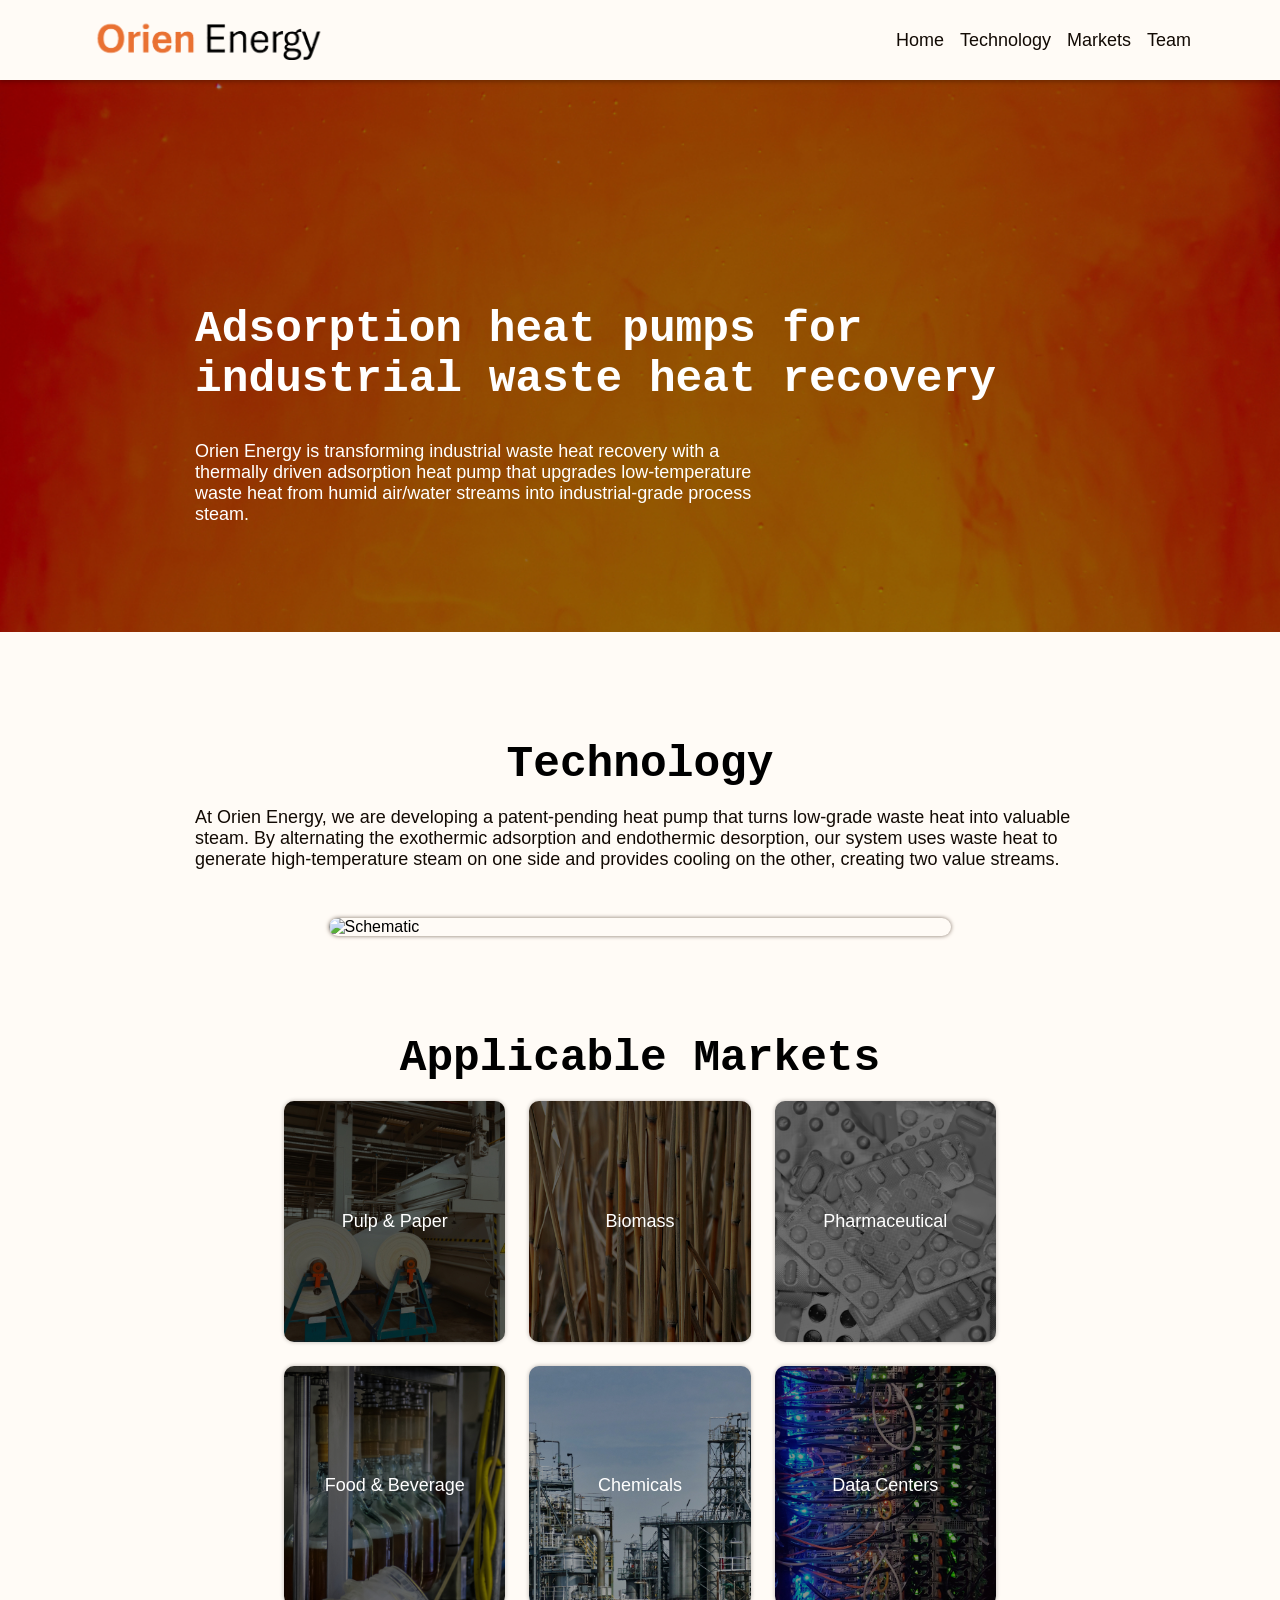
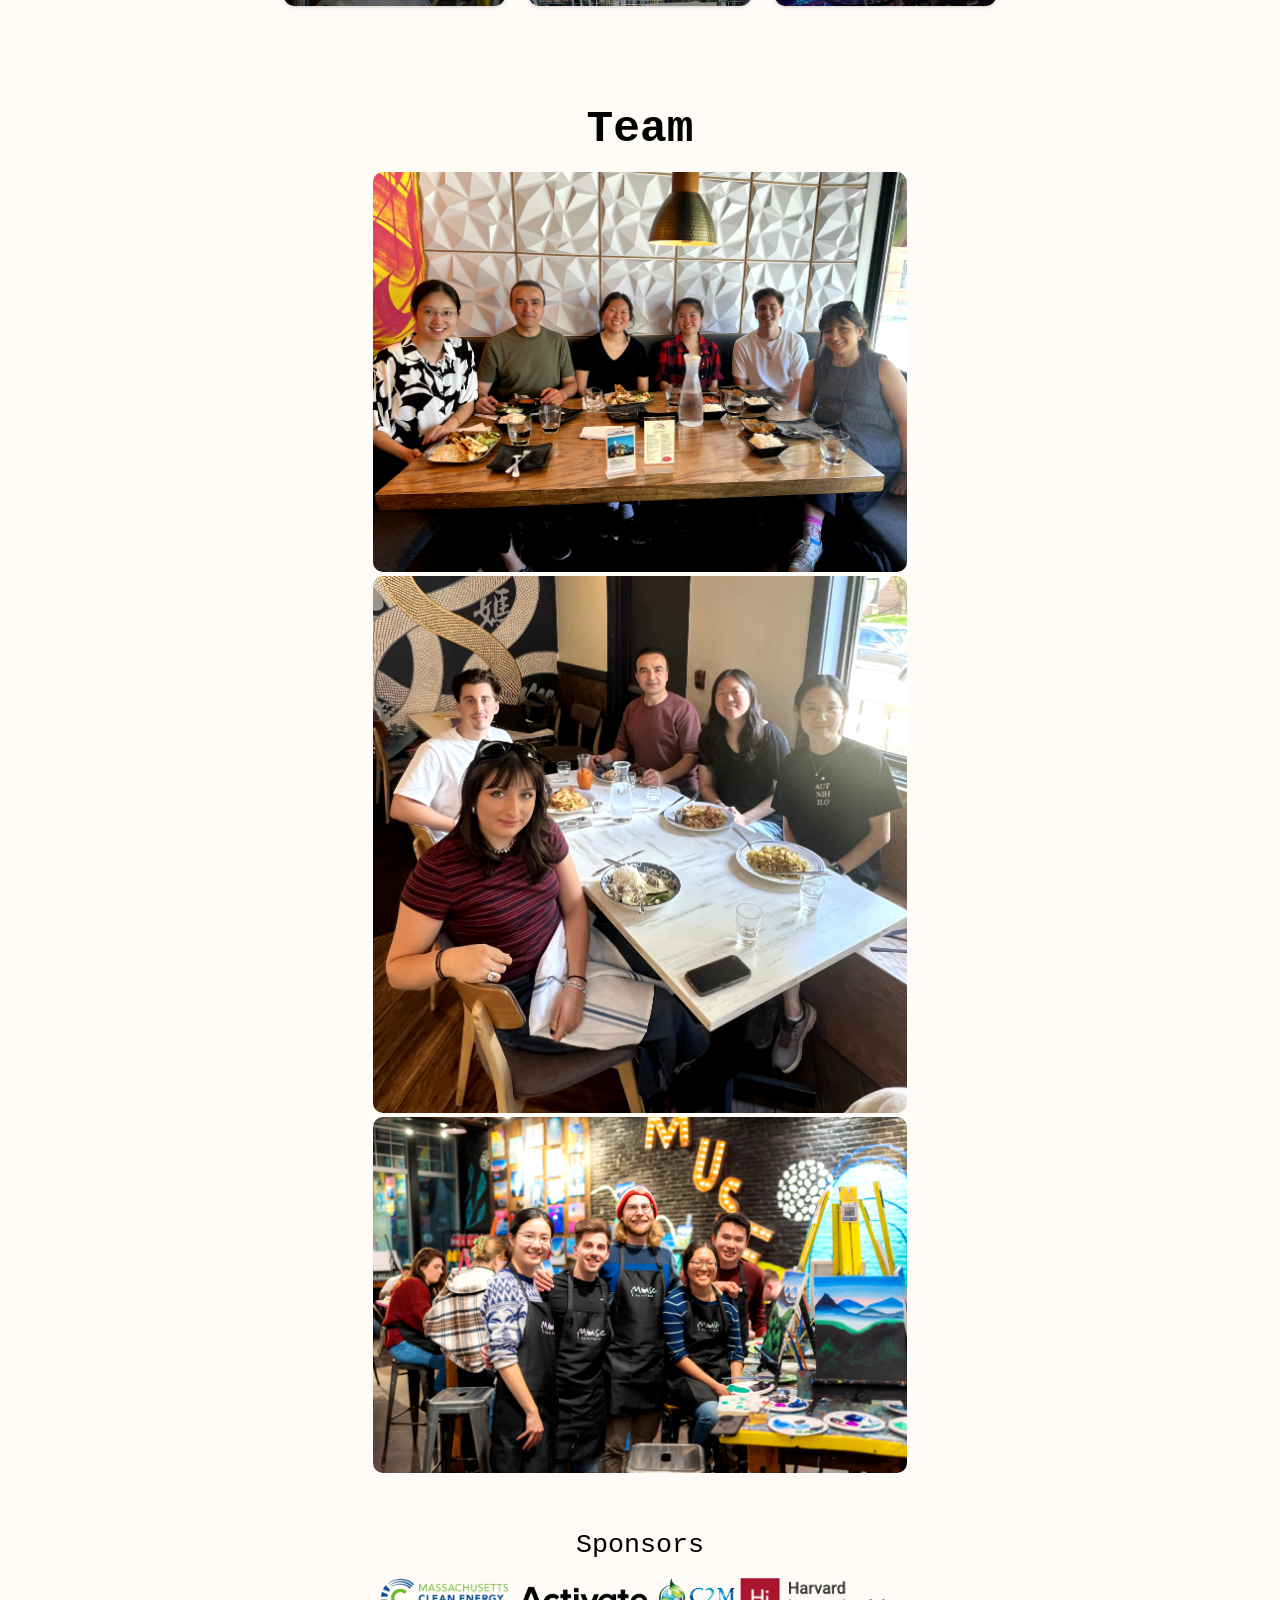
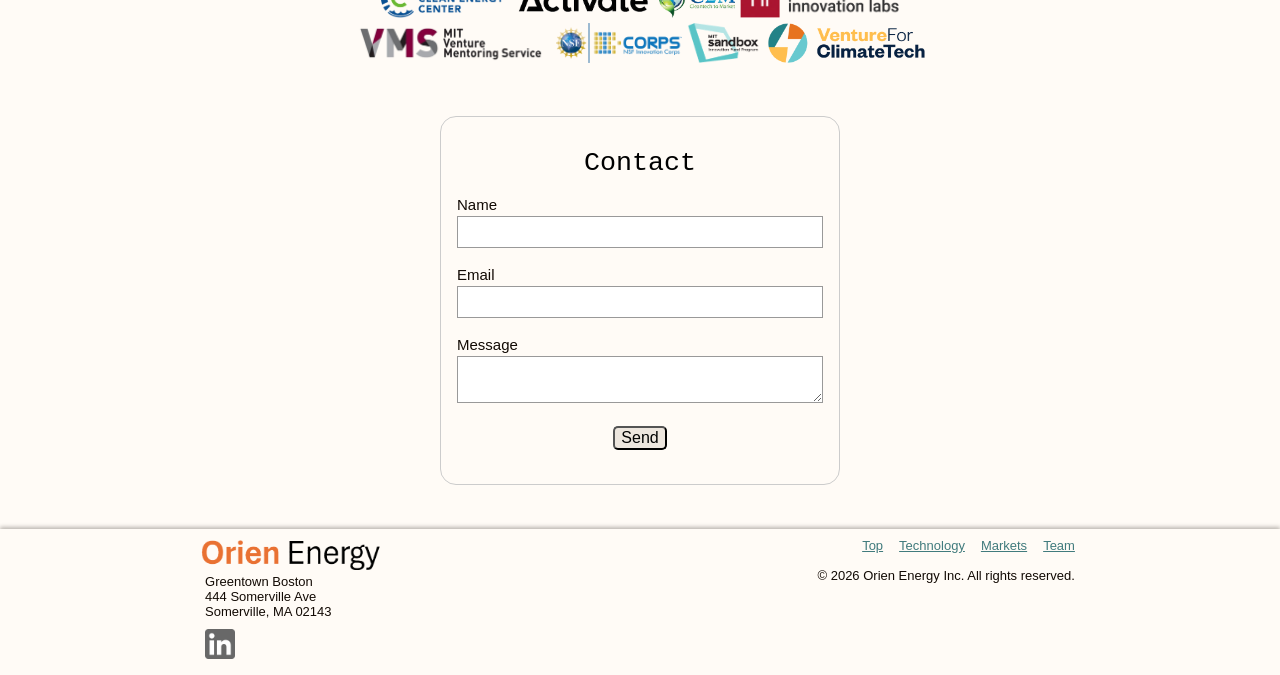
==== index.html @ 95f3f2a1 "big updates" ====
<!DOCTYPE html>
<html lang="en">

<head>
    <meta charset="UTF-8">
    <meta name="viewport" content="width=device-width, initial-scale=1.0">
    <title>Orien Energy</title>

    <link rel="stylesheet" href="styles.css">

</head>

<body>
    <header>
        <nav class="topnav">
            <div class="topleftlink">
                <a href="">
                    <img src="images/logos/logo.png" alt="Orien Energy Logo">
                </a>
            </div>


            <div class="toprightlinks">
                <button class="expand-menu" id="expand-menu-button" tabindex="0" aria-expanded="false">
                    <div class="hamburgerbutton" id="hamburgerbutton">
                        Menu
                        <div class="hblinecontainer">
                            <div class="hbline">
                            </div>
                            <div class="hbline">
                            </div>
                            <div class="hbline">
                            </div>
                        </div>
                    </div>
                </button>

                <div class="navlinksholder" id="navlinksholder">
                    <ul class="navlinks" id="navlinks">
                        <li>
                            <a href="">Home</a>
                        </li>
                        <li>
                            <a href="#technology">Technology</a>
                        </li>
                        <li>
                            <a href="#applications">Markets</a>
                        </li>
                        <li>
                            <a href="#team">Team</a>
                        </li>
                    </ul>
                </div>

            </div>
        </nav>
    </header>

    <main>
        <div class="navbarspacer">

        </div>

        <section class="heading" style="background-image: url(images/background-textures/headingbackground.jpg);">
            <div class="headingtextcontainer">
                <h1>
                    Adsorption heat pumps for industrial waste heat recovery
                </h1>

                <p class="missionstatement">
                    Orien Energy is transforming industrial waste heat recovery with a thermally driven adsorption heat
                    pump
                    that upgrades low-temperature waste heat from humid air/water streams into industrial-grade process
                    steam.
                </p>
            </div>

        </section>

        <div class="mainbodytext">
            <section>
                <h2 id="technology">
                    Technology
                </h2>

                <p>
                    At Orien Energy, we are developing a patent-pending heat pump that turns low-grade waste heat into
                    valuable steam. By alternating the exothermic adsorption and endothermic desorption, our system uses
                    waste heat to generate high-temperature steam on one side and provides cooling on the other,
                    creating
                    two value streams.
                </p>

                <div class="imagecontainer">
                    <img class="schematicimg" src="images/tech/schematic.png" alt="Schematic">
                </div>

            </section>

            <section class="applicationssection">
                <h2 id="applications">
                    Applicable Markets
                </h2>

                <p></p>

                <div class="applicationscontainer">
                    <div style="background-image: url(images/applications/papermills.jpg);">
                        <p>
                            Pulp & Paper
                        </p>
                    </div>

                    <div style="background-image: url(images/applications/biomass.jpg);">
                        <p>
                            Biomass
                        </p>
                    </div>

                    <div style="background-image: url(images/applications/pharmaceuticals.jpg);">
                        <p>
                            Pharmaceutical
                        </p>
                    </div>

                    <div style="background-image: url(images/applications/foodandbev.jpg);">
                        <p>
                            Food & Beverage
                        </p>
                    </div>

                    <div style="background-image: url(images/applications/chemicalfuels.jpg);">
                        <p>
                            Chemicals
                        </p>
                    </div>
                    <div style="background-image: url(images/applications/datacenter.jpg);">
                        <p>
                            Data Centers
                        </p>
                    </div>
                </div>

            </section>

            <section>
                <h2 id="team">
                    Team
                </h2>

                <p></p>

                <div class="grouppics">

                    <img class="grouppic1" src="images/group-pics/pic1.jpeg" alt="Group Picture">
                    <img class="grouppic2" src="images/group-pics/pic2.jpeg" alt="Group Picture">

                    <img class="grouppic3" src="images/group-pics/pic3.jpeg" alt="Group Picture">
                </div>

                <div class="teamcontainer">

                </div>

                <h3>
                    Sponsors
                </h3>

                <p>

                </p>

                <div class="sponsorimgs">
                    <img src="images/sponsors/masscec.png" alt="MassCEC logo">
                    <img src="images/sponsors/activate.png" alt="Activate logo">
                    <img src="images/sponsors/c2m.png" alt="Cleantech to Market logo">
                    <img src="images/sponsors/Hi.jpg" alt="Harvard innovation labs logo">
                    <img src="images/sponsors/VMSlogo.png" alt="MIT Venture Mentoring Service Logo">
                    <img src="images/sponsors/nsfinnovationcorps.png" alt="NSF innovation corps. logo">
                    <img src="images/sponsors/mitsandbox.png" alt="NSF innovation corps. logo">
                    <img src="images/sponsors/ventureforclimatetech.png" alt="">
                </div>

                <p></p>

                <!-- <div class="formcontainer">
                <form action="https://formsubmit.co/el/wireke" method="post">

                    <p>
                        <label for="name">Name:</label>
                        <input type="text" id="name" name="name" required />
                    </p>

                    <p>
                        <label for="mail">Email:</label>
                        <input type="email" id="mail" name="email" required />
                    </p>

                    <p>
                        <label for="msg">Message:</label>
                        <textarea id="msg" name="message"></textarea>
                    </p>

                    <div class="buttoncontainer">
                        <p class="button">
                            <button type="submit">Send</button>
                        </p>
                    </div>

                </form>
            </div> -->

                <h3></h3>

                <p style="text-align: center;">
                <div class="formcontainer">
                    <form action="https://api.form-data.com/f/RIl3JX5-DoYz6m" method="post">
                        <h3 style="margin-top: 15px;">
                            Contact
                        </h3>

                        <p>
                            <label for="name">Name</label>
                            <input type="text" id="name" name="name" required />
                        </p>

                        <p>
                            <label for="mail">Email</label>
                            <input type="email" id="mail" name="email" required />
                        </p>

                        <p>
                            <label for="msg">Message</label>
                            <textarea id="msg" name="message"></textarea>
                        </p>

                        <div class="buttoncontainer">
                            <p class="button">
                                <button class="submitbtn" type="submit">Send</button>
                            </p>
                        </div>

                    </form>
                </div>
                </p>
            </section>

        </div>
    </main>

    <footer>
        <nav class="bottomnavbar">
            <div class="bottomnav">
                <div class="logoandaddress">
                    <div>
                        <a href="">
                            <img class="logobottomnav" src="images/logos/logo.png" alt="Orien Energy Logo">
                        </a>
                    </div>
                    <p>
                        Greentown Boston
                    </p>
                    <p>
                        444 Somerville Ave
                    </p>
                    <p>
                        Somerville, MA 02143
                    </p>

                    <div class="linkediniconcontainer">
                        <a href="https://www.linkedin.com/company/orien-energy/">
                            <img class="linkedinicon" src="images/logos/linkedin_icon.png" alt="LinkedIn icon">
                        </a>
                    </div>
                </div>

                <div class="bottomnavlinkscontainer">
                    <ul class="bottomnavlinks">
                        <li>
                            <a href="">Top</a>
                        </li>
                        <li>
                            <a href="#technology">Technology</a>
                        </li>
                        <li>
                            <a href="#applications">Markets</a>
                        </li>
                        <li>
                            <a href="#team">Team</a>
                        </li>
                    </ul>

                    <div>
                        <p class="copyright">
                            © 2026 Orien Energy Inc. All rights reserved.
                        </p>
                    </div>

                </div>
            </div>
        </nav>
    </footer>

    <script src="script.js"></script>
</body>

</html>
---- styles.css ----
html {
    scroll-behavior: smooth;
}

body {
    background-color: rgb(255, 251, 246);
    font-family: 'Trebuchet MS', 'Lucida Sans Unicode', 'Lucida Grande', 'Lucida Sans', Arial, sans-serif;
    padding: 0px;
    margin: 0px;
}

section {
    padding-bottom: 1ch;
}

.hamburgerbutton {
    height: 5ch;
    width: 10ch;
    border-radius: 7px;
    display: flex;
    align-items: center;
    justify-content: center;
    gap: 5px;
    /* border: 2px solid rgb(18, 10, 4); */
    transition: 0.3s;
    font-size: larger;
    font-family: 'Trebuchet MS', 'Lucida Sans Unicode', 'Lucida Grande', 'Lucida Sans', Arial, sans-serif;
}

.hamburgerbutton:hover {
    background-color: rgb(237, 230, 222);
}

/* .toprightlinks:has(:focus) .hamburgerbutton {
    background-color: rgb(237, 230, 222);
} */

.hblinecontainer {
    width: 30px;
    height: 22px;
    display: flex;
    flex-direction: column;
    justify-content: space-between;
}

.hbline {
    height: 4px;
    border-radius: 3px;
    background-color: rgb(18, 10, 4);
}

.expand-menu {
    display: none;
    padding: 0px;
    border: none;
    background-color: transparent;
    border: none;
}

.topleftlink {
    display: flex;
    align-items: center;
    transition: 0.3s filter;
}

.topleftlink img {
    height: 5ch;
    transition: 0.3s;
}

.topleftlink:hover img {
    filter: opacity(0.7);
}

.topleftlink a {
    text-decoration: none;
    color: rgb(18, 10, 4);
    font-weight: 600;
}

.toprightlinks a {
    color: rgb(18, 10, 4);
    font-size: large;
    animation: fadeIn 3s;
    transition: 0.3s color;
}

.toprightlinks a:hover {
    color: rgb(146, 112, 87);
}

.navbarspacer {
    height: 5ch;
}

a {
    color: rgb(65, 123, 125);
    animation: fadeIn 3s;
    transition: 0.3s color;
}

a:hover {
    color: rgb(27, 66, 67);
}

.topnav {
    position: fixed;
    top: 0;
    left: 0;
    right: 0;
    display: flex;
    height: 7ch;
    background-color: rgb(255, 251, 246);
    padding: 1ch;
    align-items: center;
    justify-content: space-between;
    padding-left: 10ch;
    padding-right: 10ch;
    box-shadow: 0px 2px 4px rgba(18, 10, 4, 0.281);
}

h1 {
    font-family: monospace, 'Courier New', Courier;
    font-weight: 600;
    font-size: 5ch;
    max-width: 30ch;
    color: white;
}

h2 {
    font-family: monospace, 'Courier New', Courier;
    font-weight: 600;
    font-size: 5ch;
    scroll-margin-top: 4ch;
    scroll-snap-margin-top: 4ch;
    text-align: center;
    margin-bottom: 5px;
    margin-top: 2em;
}

h3 {
    font-family: monospace, 'Courier New', Courier;
    font-weight: 400;
    font-size: 3ch;
    text-align: center;
    margin-bottom: 3px;
    margin-top: 2em;
}

.heading {
    background-size: cover;
    padding: 10ch;
    padding-top: 25ch;
    color: white;
}

.headingtextcontainer {
    max-width: 100ch;
    margin: auto;
}

.missionstatement {
    font-weight: 500;
    font-size: large;
    text-align: left;
    max-width: 60ch;
    color: white;
}

p {
    color: rgb(18, 10, 4);
    font-size: large;
}

li {
    font-size: large;
}

main {}

.mainbodytext {
    max-width: 100ch;
    padding: 2ch;
    margin: auto;
}

.navlinks {
    display: flex;
    flex-wrap: wrap;
    gap: 1rem;
    list-style: none;
    margin: 0;
    padding: 0;
    /* transition: transform 3s; */
}

.techdesccontainer {
    width: 35ch;
    margin: auto;
    border-radius: 15px;
    padding: 1ch;
    box-shadow: 0px 0px 5px rgba(18, 10, 4, 0.281);
}

.techdesc {
    text-align: center;
    margin: auto;
}

.techdownarrow {
    font-size: 5ch;
    text-align: center;
    margin: 0px;
}

.techhighlight {
    font-size: 2.5ch;
    font-weight: bold;
    margin-top: 0px;
    text-align: center;
    margin-left: auto;
    margin-right: auto;
    margin-bottom: 1px;
}

.applicationscontainer {
    display: grid;
    grid-template-columns: 1fr 1fr 1fr;
    gap: 1.5em;
    width: 80%;
    margin: auto;
}

.applicationscontainer div {
    background-color: rgb(33, 57, 57);
    background-position: center;
    background-size: cover;
    border-radius: 10px;
    display: flex;
    align-content: center;
    height: 25ch;
    padding: 1ch;
    box-shadow: 0px 0px 4px rgba(18, 10, 4, 0.281);
}

.applicationscontainer p {
    margin: auto;
    color: white;
    text-align: center;
}

.imagecontainer {
    display: flex;
    justify-content: center;
    margin-top: 3em;
}

.schematicimg {
    width: 70%;
    border-radius: 10px;
    box-shadow: 0px 0px 4px rgb(129, 114, 101);
}

.teamimage {
    height: 300px;
    background-color: rgb(1, 45, 45);
    border-radius: 10px;
    box-shadow: 0px 0px 4px rgb(129, 114, 101);
    display: flex;
    align-items: center;
    justify-content: center;
    width: 70%;
    margin: auto;
}

.teamimage p {
    color: white;
}

.sponsorimgs {
    display: flex;
    flex-wrap: wrap;
    align-items: center;
    justify-content: center;
    max-width: 80ch;
    margin: auto;
    gap: 5px;
}

.sponsorimgs img {
    max-height: 40px;
}


.logobottomnav {
    height: 4ch;
}

.logoandaddress p {
    margin: 0px;
    margin-left: 10px;
    font-size: small;
}

.bottomnavbar {
    /* background-color: rgb(129, 114, 101); */
    box-shadow: 0px -2px 4px rgba(18, 10, 4, 0.281);
    padding: 5px;
}

.bottomnav {
    display: flex;
    flex-wrap: wrap;
    justify-content: space-between;
    max-width: 100ch;
    margin: auto;
}

.bottomnavlinks {
    display: flex;
    flex-wrap: wrap;
    justify-content: flex-end;
    gap: 1rem;
    list-style: none;
    margin: 0;
    padding: 0;
}

.bottomnavlinks a {
    font-size: small;
}

.navlinks a {
    text-decoration: none;
}

.bottomnavlinkscontainer {
    display: flex;
    flex-direction: column;
    margin-right: 10px;
}

.copyright {
    font-size: small;
    width: 100%;
    text-align: right;
}

.formcontainer {
    margin: auto;
    width: 100%;
    max-width: 400px;
}

form {
    display: block;
    padding: 1em;
    border: 1px solid #cccccc;
    border-radius: 1em;
}

label {
    display: block;
    min-width: 50px;
    text-align: left;
    font-size: smaller;
    margin-bottom: 3px;
}

input,
textarea {
    font-family: 'Segoe UI', Tahoma, Geneva, Verdana, sans-serif;
    width: 100%;
    padding: 1ch;
    box-sizing: border-box;
    border: 1px solid #999999;
}

input:focus,
textarea:focus {
    outline-style: solid;
    outline-color: black;
}

.buttoncontainer {
    width: fit-content;
    margin: auto;
}

.submitbtn {
    background-color: rgb(237, 230, 222);
    font-family: 'Trebuchet MS', 'Lucida Sans Unicode', 'Lucida Grande', 'Lucida Sans', Arial, sans-serif;
    font-size: medium;
    border-radius: 5px;
}

.submitbtn:hover {
    background-color: rgb(255, 251, 246);
}

.linkedinicon {
    width: 30px;
    filter: grayscale();
    transition: 0.3s;
}

.linkediniconcontainer {
    margin-left: 10px;
    margin-top: 10px;
}

.grouppics {
    text-align: center;
}

.grouppics img {
    width: 60%;
    border-radius: 10px;
}

@media screen and (max-width: 768px) {
    /* make it compatible with mobile and thin window
     */

    .schematicimg {
        width: 100%;
        border-radius: 10px;
        box-shadow: 0px 0px 5px rgb(129, 114, 101);
    }

    .applicationscontainer {
        display: grid;
        grid-template-columns: 1fr 1fr;
        width: 100%;
        margin: auto;
    }




    .topnav {
        padding-left: 2ch;
        padding-right: 2ch;
        gap: 0px;
        box-shadow: 0px 2px 4px rgba(18, 10, 4, 0.281);
    }

    .topleftlink {
        height: 100%;
        display: flex;
        align-items: center;
    }

    .expand-menu {
        display: flex;
    }

    .navlinksholder {
        position: absolute;
        overflow: hidden;
        transform: translate(-25px);
        
        height: 0px;
        /* transition: all 0.3s; */

        transition-behavior: allow discrete;
    }

    .navlinks {
        position: relative;

        display: grid;
        row-gap: 2ch;
        padding: 1ch;
        background-color: rgb(237, 230, 222);

        opacity: 1;
        overflow: hidden;
        transform: translate(0px, -100%);
        
        /* transition: all 0.3s;

        @starting-style {
            transform: translate(0px, 0px);
        } */

        transition-behavior: allow discrete;
    }

    .navlinks a {
        display: block;
        text-align: right;
    }

    .toprightlinks:hover {
        background-color: rgb(237, 230, 222);
        border-radius: 7px;
    }

    .teamimage {
        width: 100%;
    }

    .heading {
        padding: 2ch;
        padding-top: 20ch;
        padding-bottom: 10ch;
    }

    h1 {
        font-size: 4.5ch;
    }

    h2 {
        font-size: 4ch;
        scroll-margin-top: 6ch;
        scroll-snap-margin-top: 6ch;
    }

    h3 {
        font-size: 2.5ch;
    }

    .bottomnav {
        display: block;
    }

    .logoandaddress div {
        width: fit-content;
        margin: auto;
    }

    .logoandaddress p {
        text-align: center;
        margin-left: 0px;
    }

    .bottomnavlinkscontainer {
        margin: 0px;
    }

    .bottomnavlinks {
        margin: auto;
    }

    .copyright {
        text-align: center;
    }

    .topleftlink img {
        height: 3.5ch;
    }

    .linkediniconcontainer {
        margin-left: 0px;
        padding-top: 10px;
    }

    .grouppics {
        display: block;
    }

    .grouppics img {
        width: 80%;
        height: auto;
    }

    .sponsorimgs {
        max-width: 45ch;
    }

    .sponsorimgs img {
        max-height: 30px;
    }
}
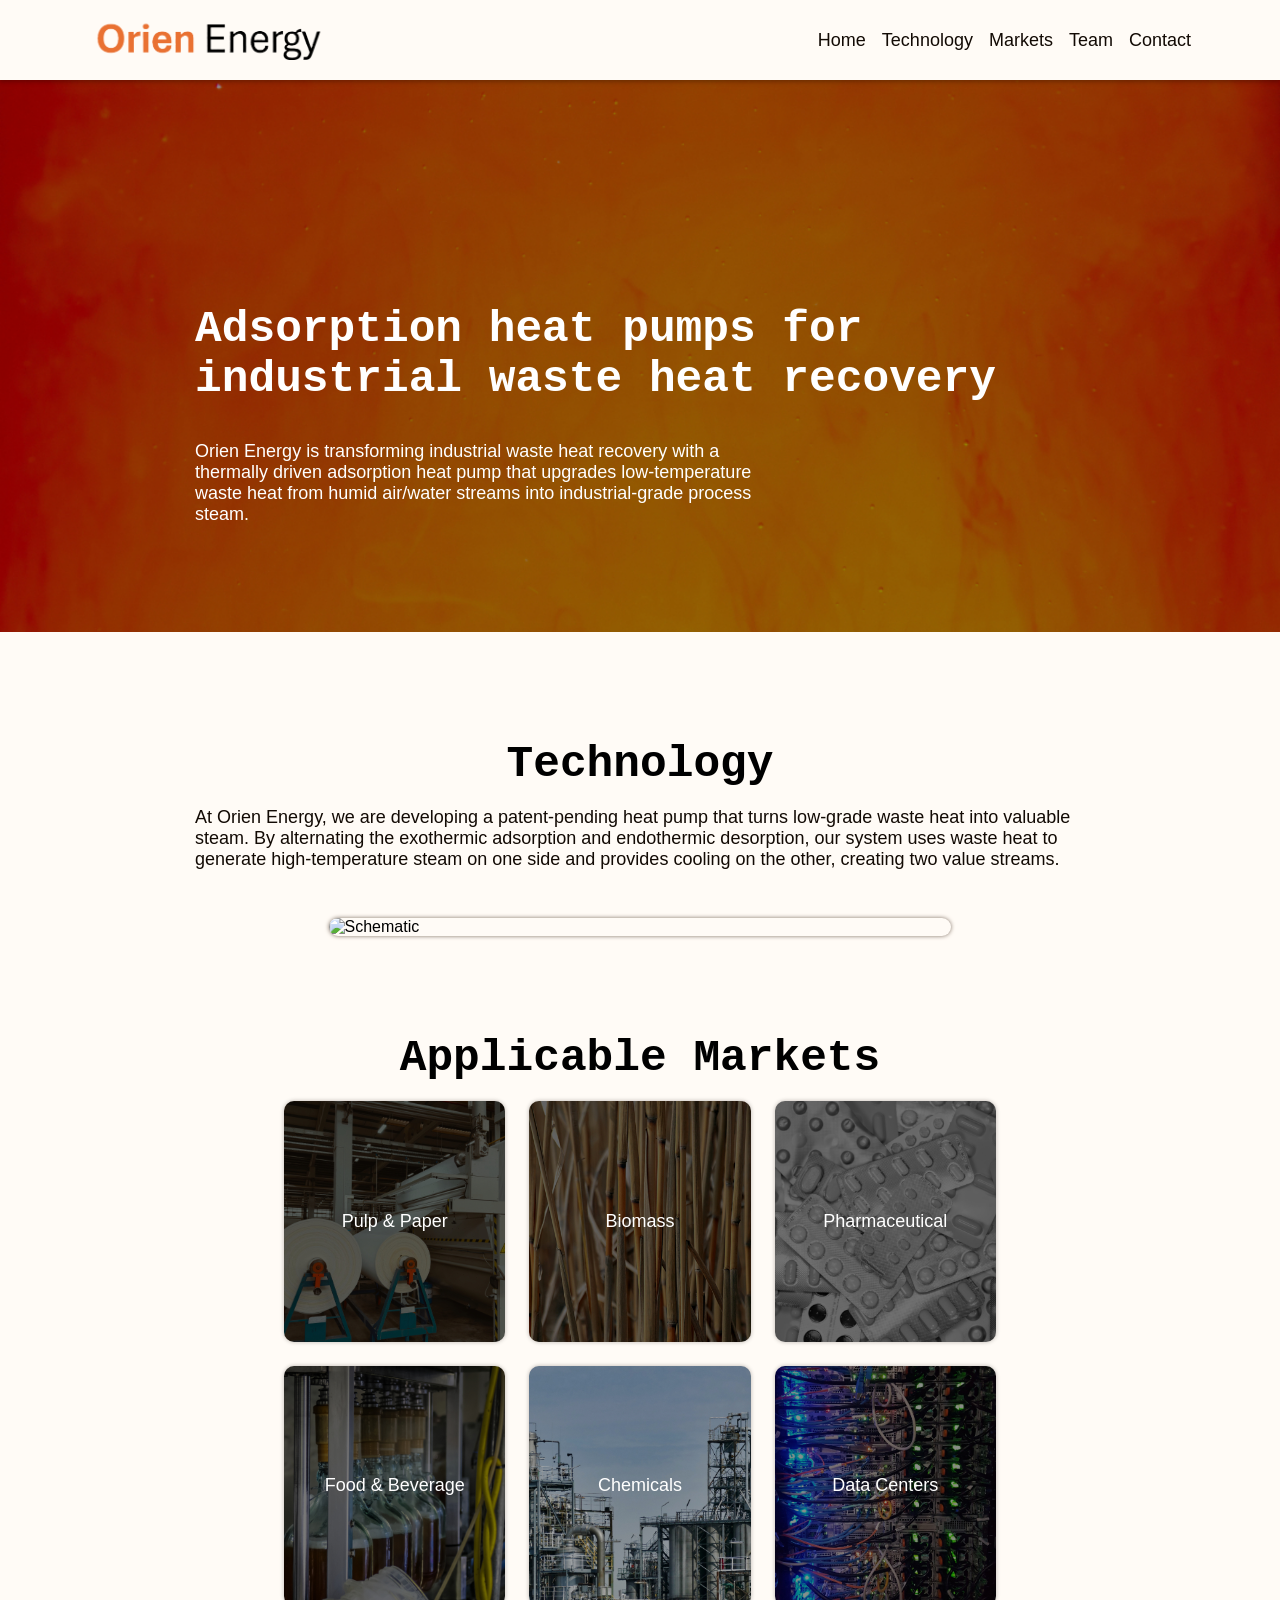
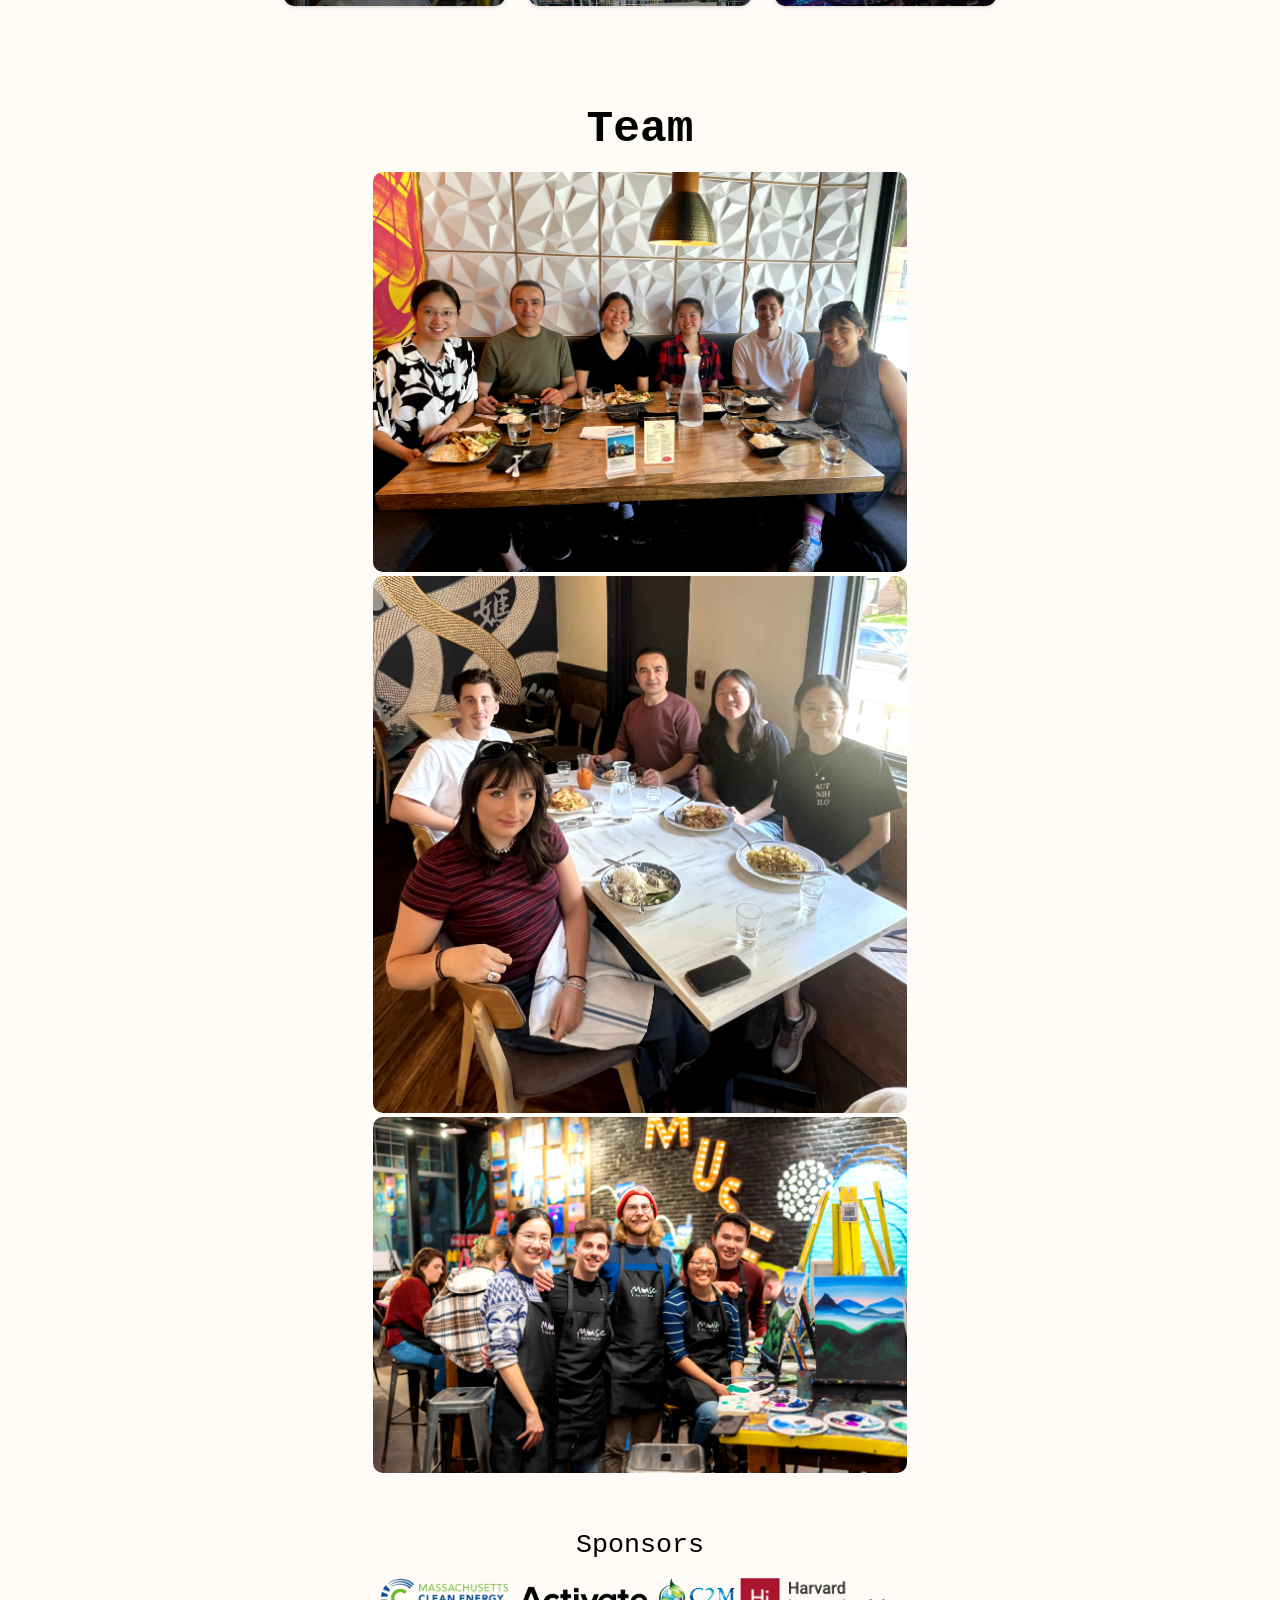
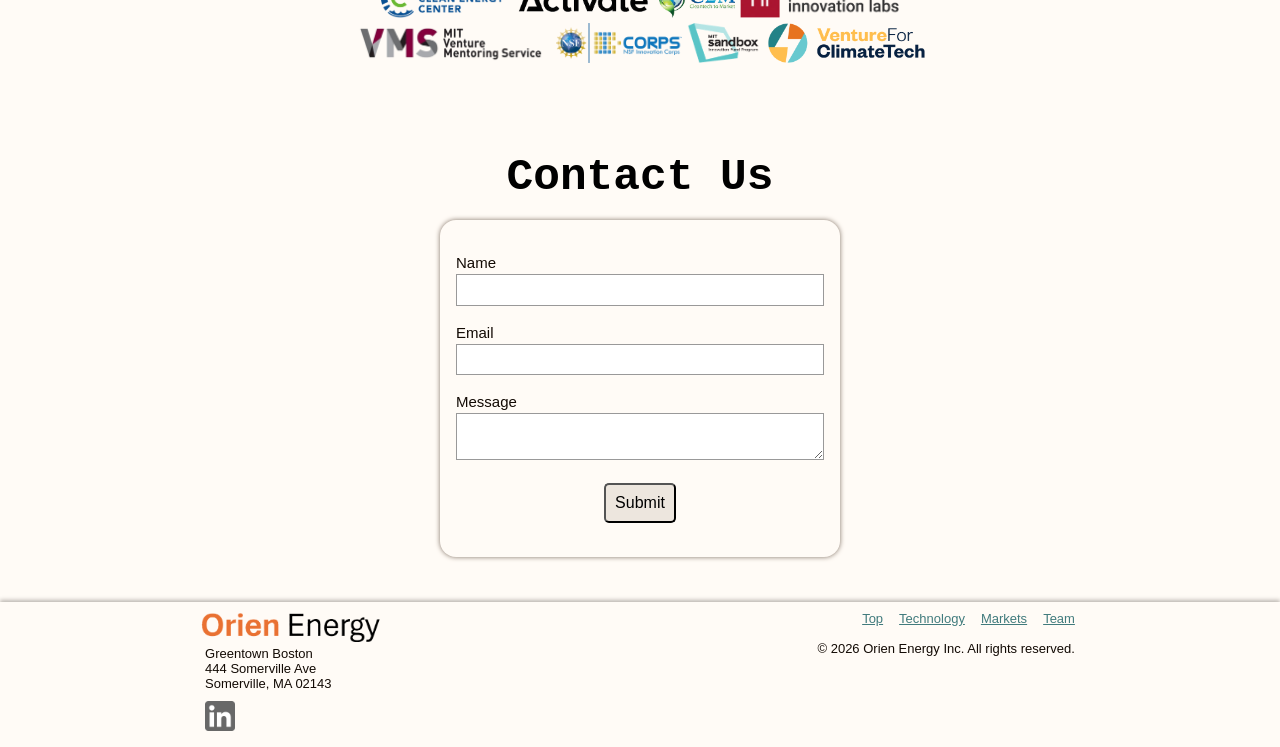
==== commit 7faed385: "test" ====
--- a/index.html
+++ b/index.html
@@ -7,12 +7,11 @@
     <title>Orien Energy</title>
 
     <link rel="stylesheet" href="styles.css">
-
+    <script src="https://static.form-data.com/js/form-data-tools.v1.min.js"></script>
 </head>
 
 <body>
-    <header>
-        <nav class="topnav">
+    <header class="topnav">
             <div class="topleftlink">
                 <a href="">
                     <img src="images/logos/logo.png" alt="Orien Energy Logo">
@@ -35,25 +34,26 @@
                     </div>
                 </button>
 
-                <div class="navlinksholder" id="navlinksholder">
-                    <ul class="navlinks" id="navlinks">
-                        <li>
-                            <a href="">Home</a>
-                        </li>
-                        <li>
-                            <a href="#technology">Technology</a>
-                        </li>
-                        <li>
-                            <a href="#applications">Markets</a>
-                        </li>
-                        <li>
-                            <a href="#team">Team</a>
-                        </li>
-                    </ul>
-                </div>
-
+                <nav class="navlinksholder" id="navlinksholder" aria-label="Main" >
+                        <ul class="navlinks" id="navlinks">
+                            <li>
+                                <a href="">Home</a>
+                            </li>
+                            <li>
+                                <a href="#technology">Technology</a>
+                            </li>
+                            <li>
+                                <a href="#applications">Markets</a>
+                            </li>
+                            <li>
+                                <a href="#team">Team</a>
+                            </li>
+                            <li>
+                                <a href="#contact">Contact</a>
+                            </li>
+                        </ul>
+                </nav>
             </div>
-        </nav>
     </header>
 
     <main>
@@ -210,14 +210,13 @@
                 </form>
             </div> -->
 
-                <h3></h3>
+                <h2>
+                    Contact Us
+                </h2>
 
                 <p style="text-align: center;">
-                <div class="formcontainer">
+                <div class="formcontainer" id="contact">
                     <form action="https://api.form-data.com/f/RIl3JX5-DoYz6m" method="post">
-                        <h3 style="margin-top: 15px;">
-                            Contact
-                        </h3>
 
                         <p>
                             <label for="name">Name</label>
@@ -234,13 +233,21 @@
                             <textarea id="msg" name="message"></textarea>
                         </p>
 
+                        <input type="hidden" name="_fd" value="0" class="form-data-marker" />
+                        <input type="text" name="xx_password" style="display:none !important" tabindex="-1"
+                            autocomplete="off">
+
                         <div class="buttoncontainer">
                             <p class="button">
-                                <button class="submitbtn" type="submit">Send</button>
+                                <button class="submitbtn" type="submit">Submit</button>
                             </p>
                         </div>
 
                     </form>
+
+                    <script>
+                        _fd.scan()
+                    </script>
                 </div>
                 </p>
             </section>
--- a/styles.css
+++ b/styles.css
@@ -355,7 +355,7 @@
 form {
     display: block;
     padding: 1em;
-    border: 1px solid #cccccc;
+    box-shadow: 0px 0px 5px rgb(129, 114, 101);
     border-radius: 1em;
 }
 
@@ -392,6 +392,7 @@
     font-family: 'Trebuchet MS', 'Lucida Sans Unicode', 'Lucida Grande', 'Lucida Sans', Arial, sans-serif;
     font-size: medium;
     border-radius: 5px;
+    padding: 1ch;
 }
 
 .submitbtn:hover {
@@ -418,7 +419,7 @@
     border-radius: 10px;
 }
 
-@media screen and (max-width: 768px) {
+@media screen and (max-width: 800px) {
     /* make it compatible with mobile and thin window
      */
 
@@ -434,9 +435,6 @@
         width: 100%;
         margin: auto;
     }
-
-
-
 
     .topnav {
         padding-left: 2ch;
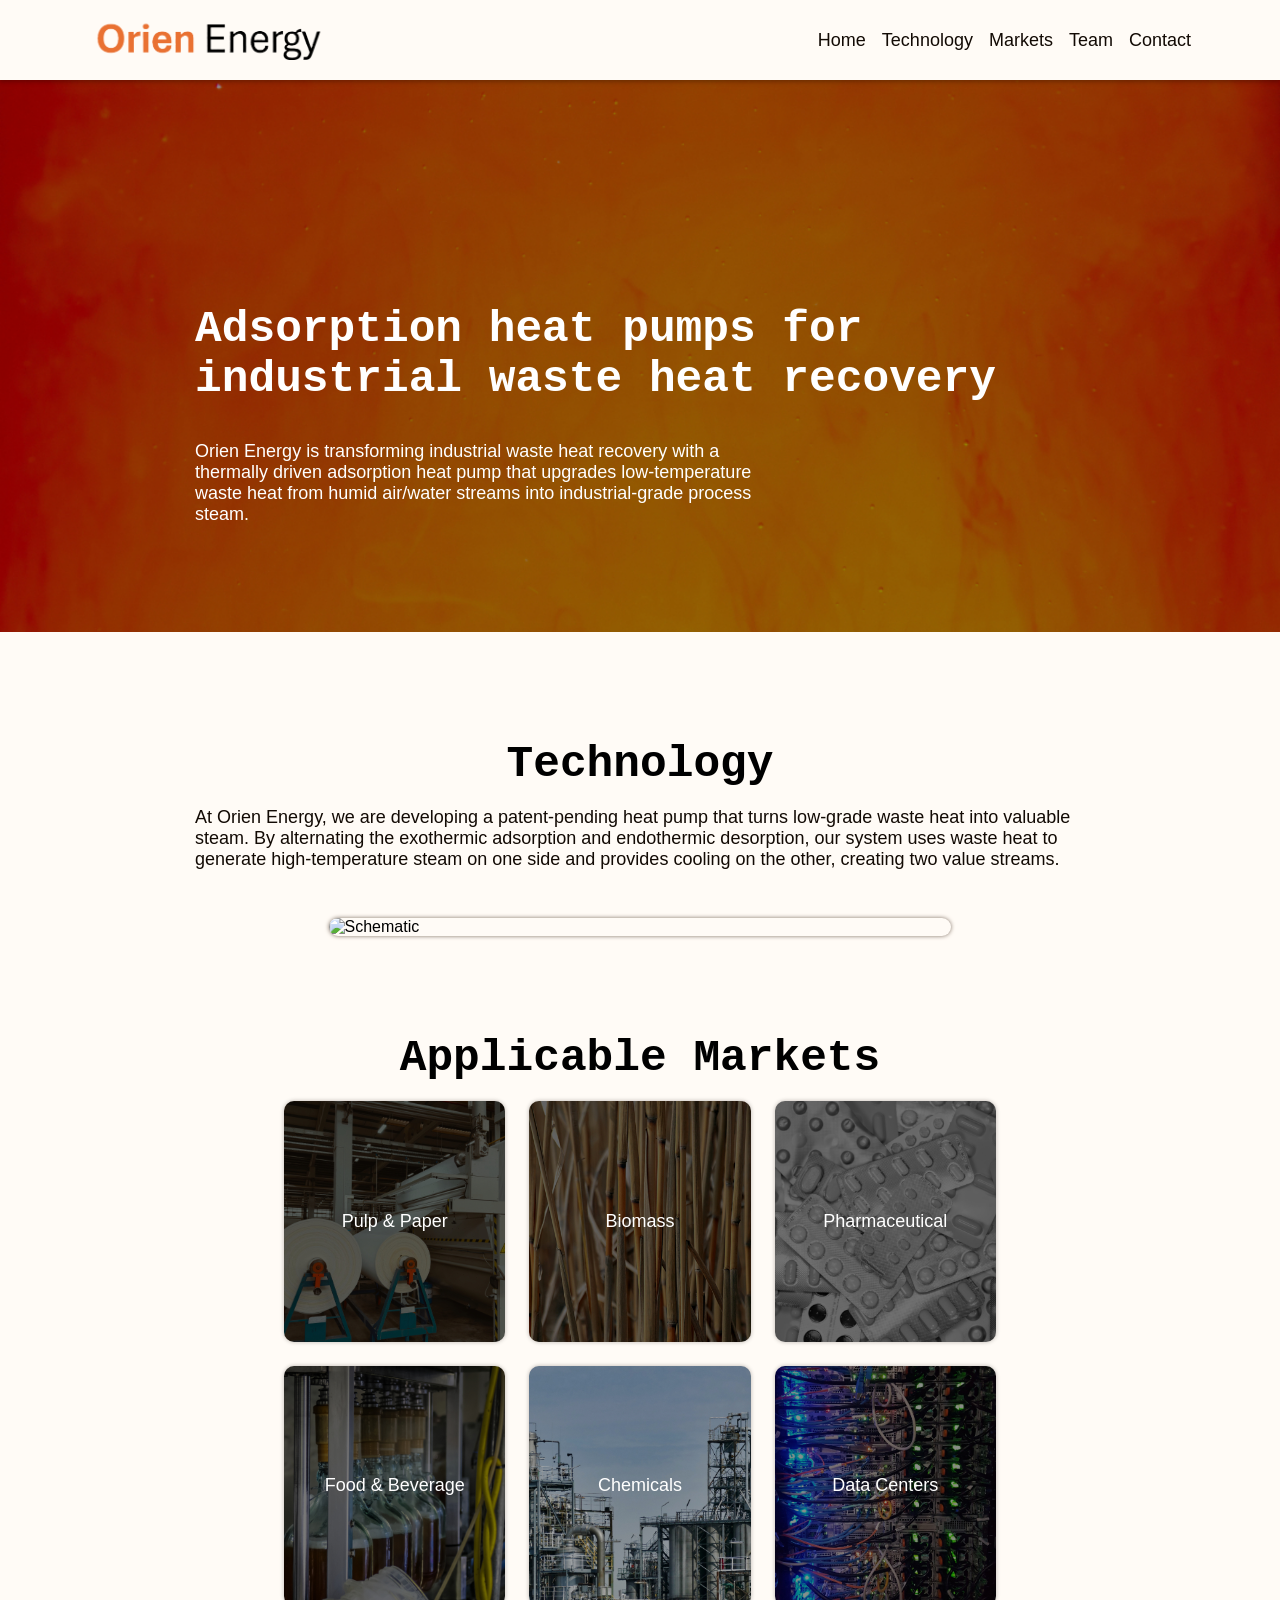
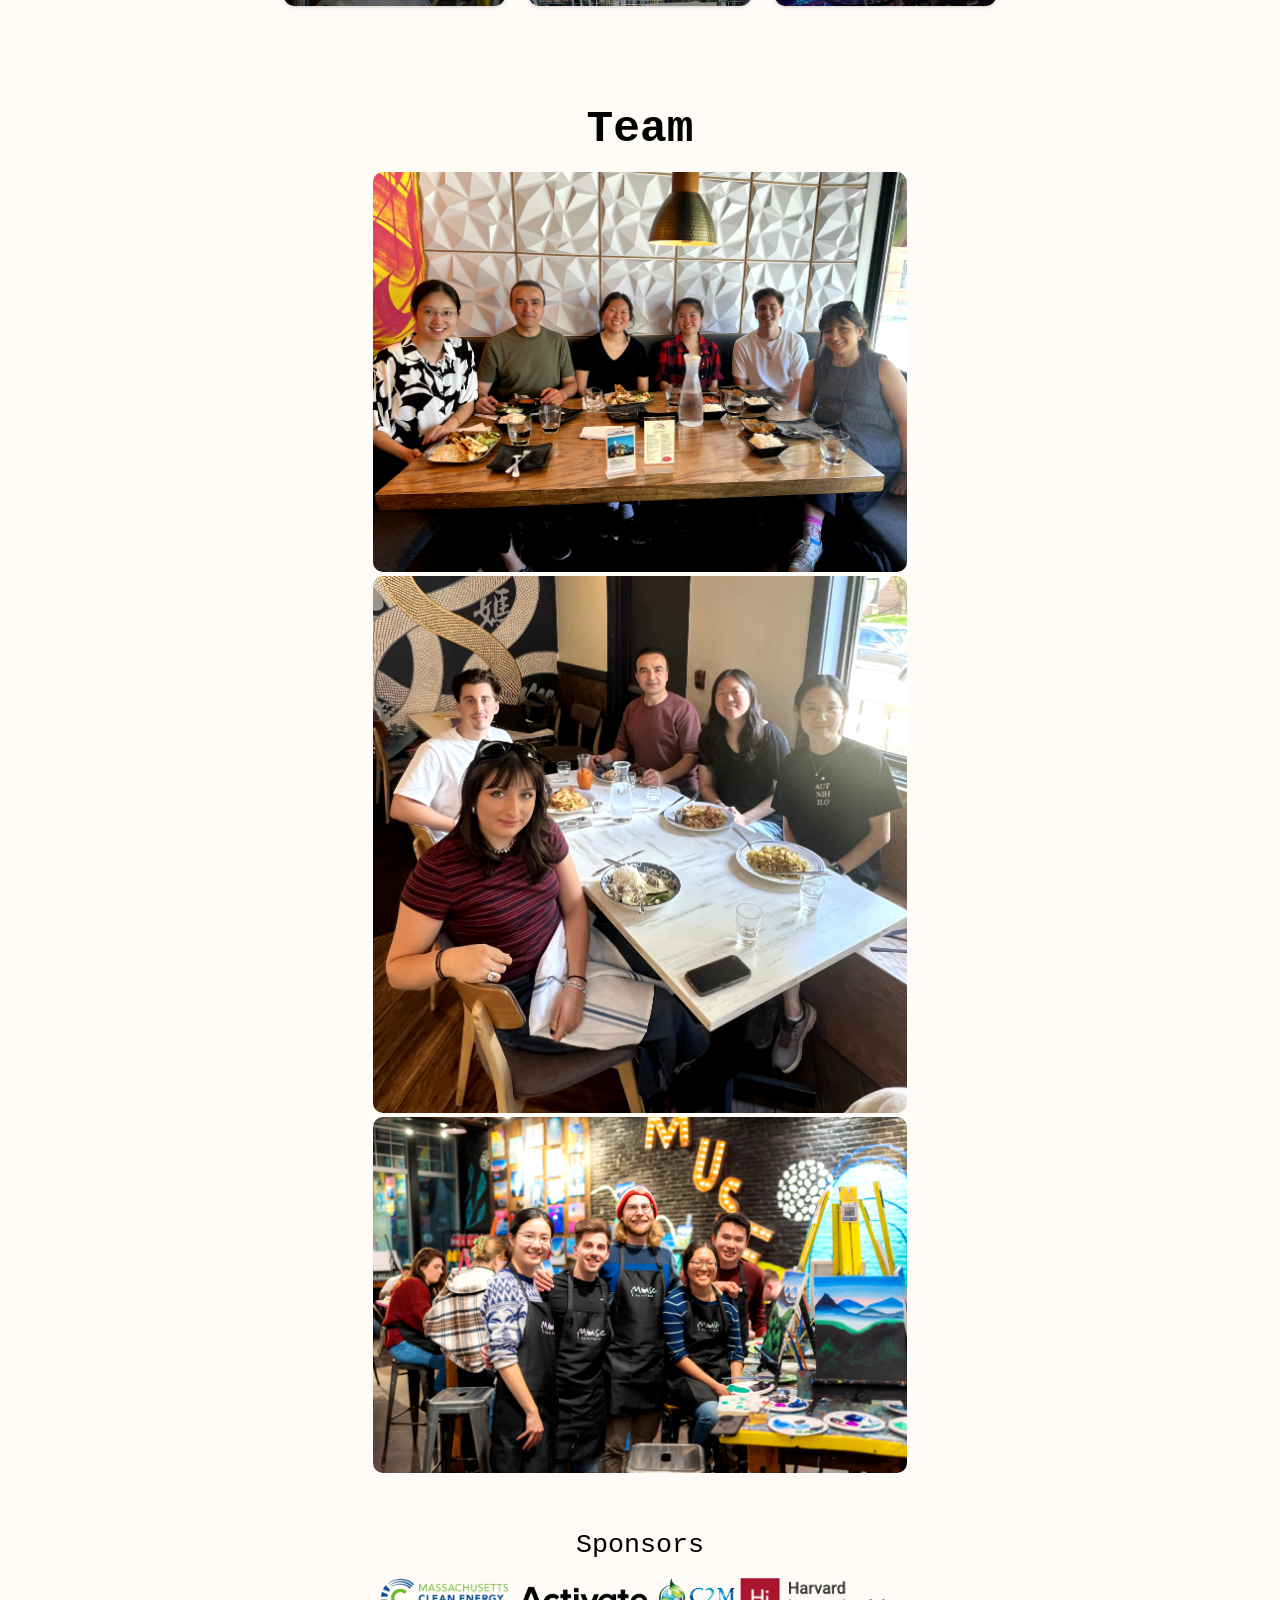
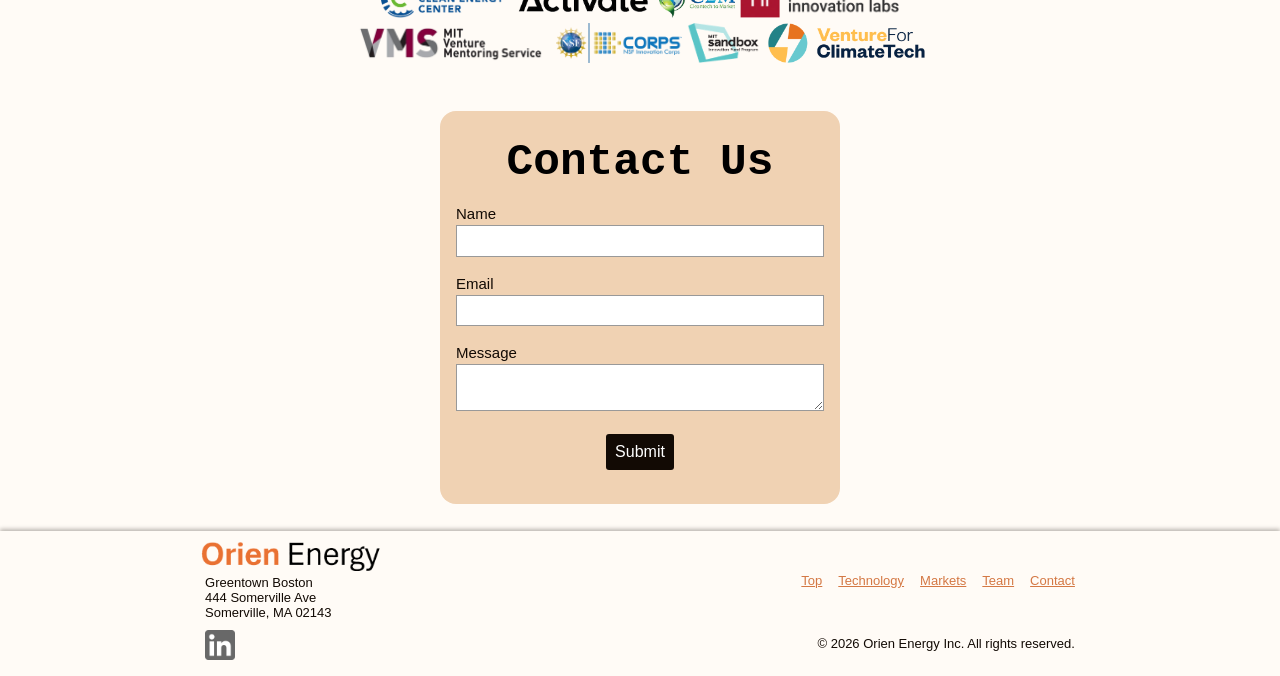
==== commit 36d662a8: "website updates" ====
--- a/index.html
+++ b/index.html
@@ -12,48 +12,48 @@
 
 <body>
     <header class="topnav">
-            <div class="topleftlink">
-                <a href="">
-                    <img src="images/logos/logo.png" alt="Orien Energy Logo">
-                </a>
-            </div>
-
-
-            <div class="toprightlinks">
-                <button class="expand-menu" id="expand-menu-button" tabindex="0" aria-expanded="false">
-                    <div class="hamburgerbutton" id="hamburgerbutton">
-                        Menu
-                        <div class="hblinecontainer">
-                            <div class="hbline">
-                            </div>
-                            <div class="hbline">
-                            </div>
-                            <div class="hbline">
-                            </div>
+        <div class="topleftlink">
+            <a href="">
+                <img src="images/logos/logo.png" alt="Orien Energy Logo">
+            </a>
+        </div>
+
+
+        <div class="toprightlinks">
+            <button class="expand-menu" id="expand-menu-button" tabindex="0" aria-expanded="false">
+                <div class="hamburgerbutton" id="hamburgerbutton">
+                    Menu
+                    <div class="hblinecontainer">
+                        <div class="hbline">
                         </div>
-                    </div>
-                </button>
-
-                <nav class="navlinksholder" id="navlinksholder" aria-label="Main" >
-                        <ul class="navlinks" id="navlinks">
-                            <li>
-                                <a href="">Home</a>
-                            </li>
-                            <li>
-                                <a href="#technology">Technology</a>
-                            </li>
-                            <li>
-                                <a href="#applications">Markets</a>
-                            </li>
-                            <li>
-                                <a href="#team">Team</a>
-                            </li>
-                            <li>
-                                <a href="#contact">Contact</a>
-                            </li>
-                        </ul>
-                </nav>
-            </div>
+                        <div class="hbline">
+                        </div>
+                        <div class="hbline">
+                        </div>
+                    </div>
+                </div>
+            </button>
+
+            <nav class="navlinksholder" id="navlinksholder" aria-label="Main">
+                <ul class="navlinks" id="navlinks">
+                    <li>
+                        <a href="">Home</a>
+                    </li>
+                    <li>
+                        <a href="#technology">Technology</a>
+                    </li>
+                    <li>
+                        <a href="#applications">Markets</a>
+                    </li>
+                    <li>
+                        <a href="#team">Team</a>
+                    </li>
+                    <li>
+                        <a href="#contact">Contact</a>
+                    </li>
+                </ul>
+            </nav>
+        </div>
     </header>
 
     <main>
@@ -210,13 +210,13 @@
                 </form>
             </div> -->
 
-                <h2>
-                    Contact Us
-                </h2>
-
-                <p style="text-align: center;">
-                <div class="formcontainer" id="contact">
+
+                <div class="formcontainer" >
                     <form action="https://api.form-data.com/f/RIl3JX5-DoYz6m" method="post">
+
+                        <h2 id="contact">
+                            Contact Us
+                        </h2>
 
                         <p>
                             <label for="name">Name</label>
@@ -242,21 +242,20 @@
                                 <button class="submitbtn" type="submit">Submit</button>
                             </p>
                         </div>
-
                     </form>
 
                     <script>
                         _fd.scan()
                     </script>
                 </div>
-                </p>
+
             </section>
 
         </div>
     </main>
 
     <footer>
-        <nav class="bottomnavbar">
+        <div class="bottomnavbar">
             <div class="bottomnav">
                 <div class="logoandaddress">
                     <div>
@@ -282,20 +281,25 @@
                 </div>
 
                 <div class="bottomnavlinkscontainer">
-                    <ul class="bottomnavlinks">
-                        <li>
-                            <a href="">Top</a>
-                        </li>
-                        <li>
-                            <a href="#technology">Technology</a>
-                        </li>
-                        <li>
-                            <a href="#applications">Markets</a>
-                        </li>
-                        <li>
-                            <a href="#team">Team</a>
-                        </li>
-                    </ul>
+                    <nav style="width: fit-content; margin: auto;">
+                        <ul class="bottomnavlinks">
+                            <li>
+                                <a href="">Top</a>
+                            </li>
+                            <li>
+                                <a href="#technology">Technology</a>
+                            </li>
+                            <li>
+                                <a href="#applications">Markets</a>
+                            </li>
+                            <li>
+                                <a href="#team">Team</a>
+                            </li>
+                            <li>
+                                <a href="#contact">Contact</a>
+                            </li>
+                        </ul>
+                    </nav>
 
                     <div>
                         <p class="copyright">
@@ -305,7 +309,7 @@
 
                 </div>
             </div>
-        </nav>
+        </div>
     </footer>
 
     <script src="script.js"></script>
--- a/styles.css
+++ b/styles.css
@@ -28,7 +28,7 @@
 }
 
 .hamburgerbutton:hover {
-    background-color: rgb(237, 230, 222);
+    background-color: #f0d2b3;
 }
 
 /* .toprightlinks:has(:focus) .hamburgerbutton {
@@ -60,12 +60,10 @@
 .topleftlink {
     display: flex;
     align-items: center;
-    transition: 0.3s filter;
 }
 
 .topleftlink img {
     height: 5ch;
-    transition: 0.3s;
 }
 
 .topleftlink:hover img {
@@ -81,12 +79,10 @@
 .toprightlinks a {
     color: rgb(18, 10, 4);
     font-size: large;
-    animation: fadeIn 3s;
-    transition: 0.3s color;
 }
 
 .toprightlinks a:hover {
-    color: rgb(146, 112, 87);
+    color:#D47844;
 }
 
 .navbarspacer {
@@ -94,13 +90,11 @@
 }
 
 a {
-    color: rgb(65, 123, 125);
-    animation: fadeIn 3s;
-    transition: 0.3s color;
+    color: #D47844;
 }
 
 a:hover {
-    color: rgb(27, 66, 67);
+    color: #DFA07B;
 }
 
 .topnav {
@@ -334,6 +328,10 @@
     text-decoration: none;
 }
 
+.navlinks a:hover {
+    text-decoration: underline;
+}
+
 .bottomnavlinkscontainer {
     display: flex;
     flex-direction: column;
@@ -350,18 +348,23 @@
     margin: auto;
     width: 100%;
     max-width: 400px;
+    border-radius: 1em;
+    background-color: #f0d2b3;
+    margin-top: 3em;
+}
+
+.formcontainer h2 {
+    margin-top: 10px;
 }
 
 form {
     display: block;
     padding: 1em;
-    box-shadow: 0px 0px 5px rgb(129, 114, 101);
-    border-radius: 1em;
 }
 
 label {
     display: block;
-    min-width: 50px;
+    /* min-width: 50px; */
     text-align: left;
     font-size: smaller;
     margin-bottom: 3px;
@@ -388,15 +391,17 @@
 }
 
 .submitbtn {
-    background-color: rgb(237, 230, 222);
+    background-color: rgb(18, 10, 4);
+    color: white;
     font-family: 'Trebuchet MS', 'Lucida Sans Unicode', 'Lucida Grande', 'Lucida Sans', Arial, sans-serif;
     font-size: medium;
-    border-radius: 5px;
+    border-radius: 3px;
     padding: 1ch;
+    border-style: none;
 }
 
 .submitbtn:hover {
-    background-color: rgb(255, 251, 246);
+    background-color: #D47844;
 }
 
 .linkedinicon {
@@ -470,7 +475,7 @@
         display: grid;
         row-gap: 2ch;
         padding: 1ch;
-        background-color: rgb(237, 230, 222);
+        background-color:rgb(255, 251, 246);
 
         opacity: 1;
         overflow: hidden;
@@ -491,7 +496,7 @@
     }
 
     .toprightlinks:hover {
-        background-color: rgb(237, 230, 222);
+        background-color: #f0d2b3;
         border-radius: 7px;
     }
 
